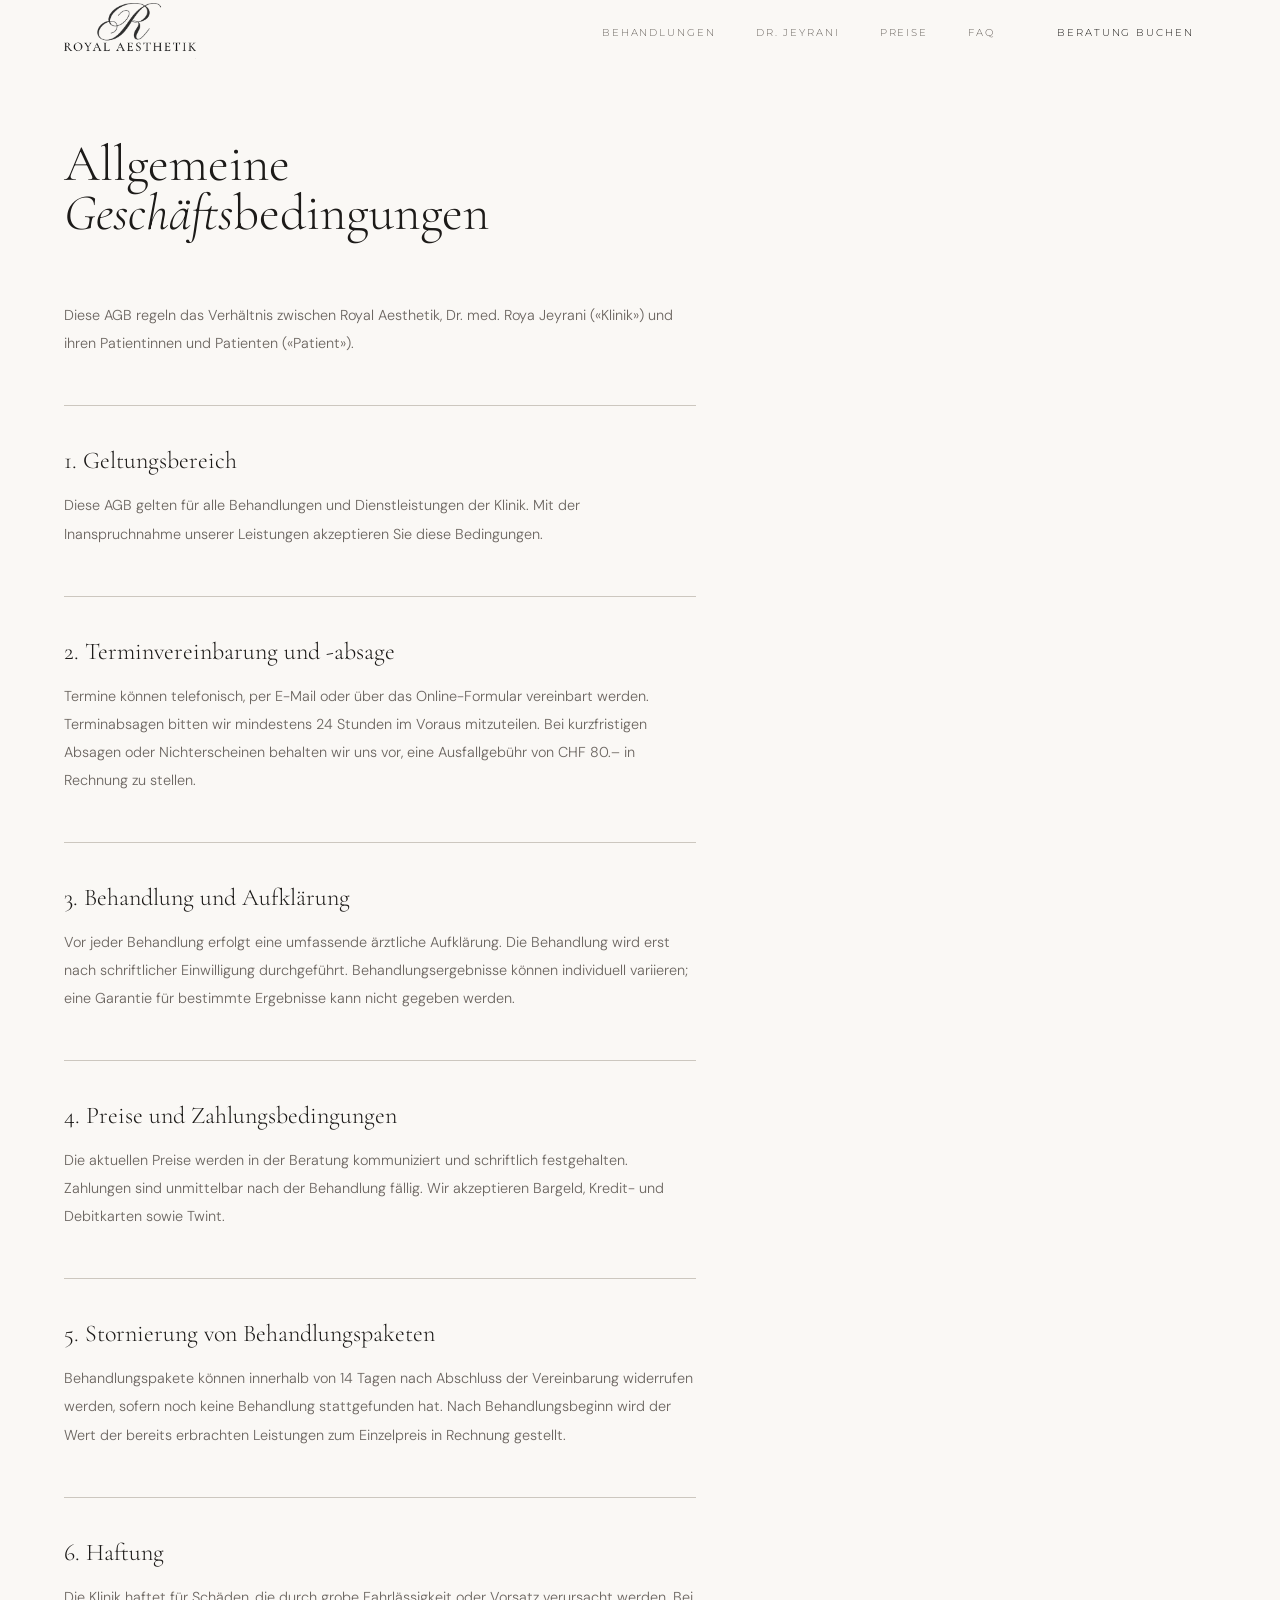
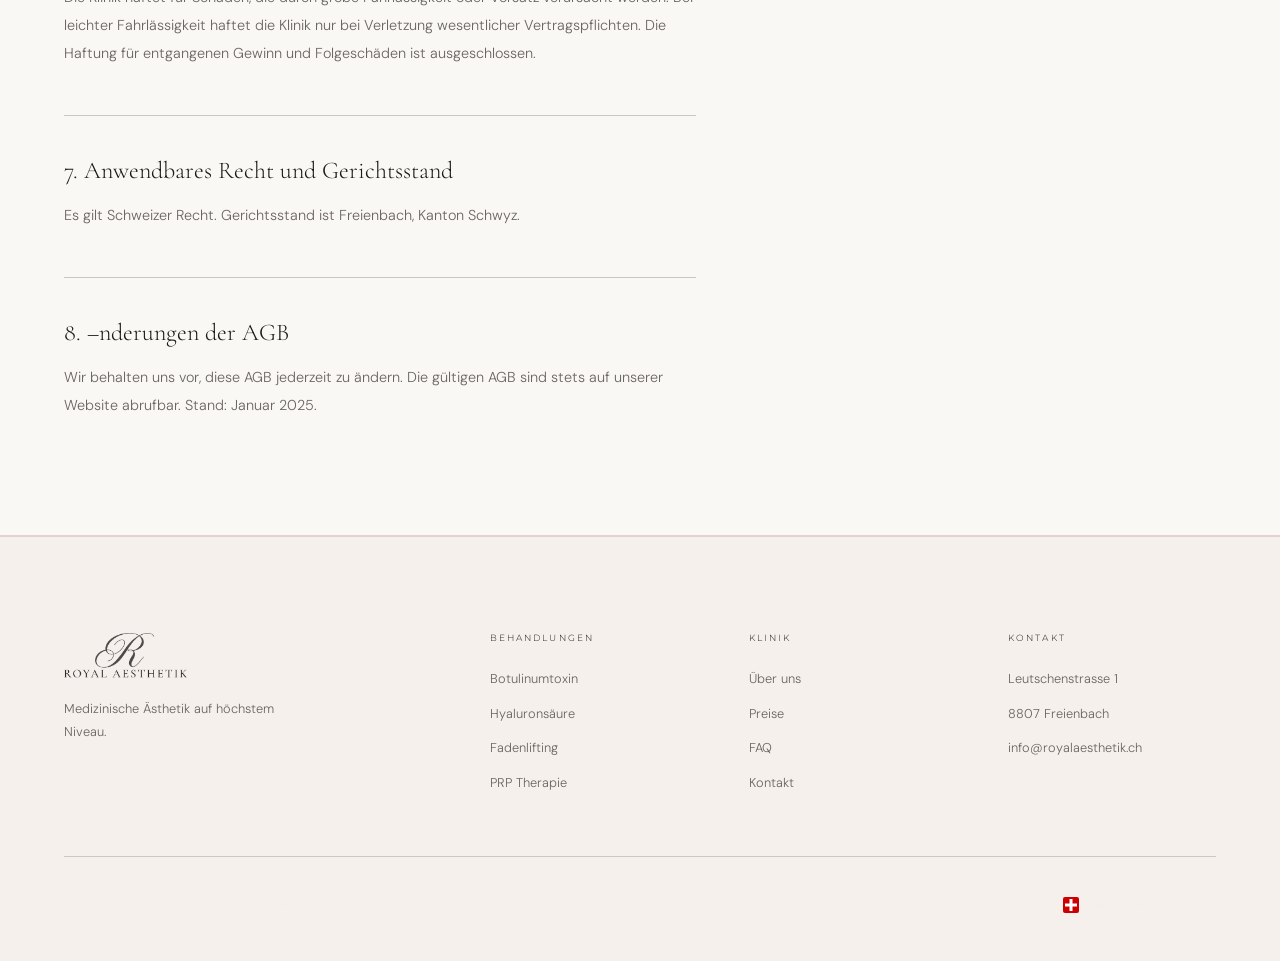
==== agb.html @ eca40305 "Logo optisch zentriert: padding-top:1px kompensiert border-bottom Co-Authored-By: Claude Sonnet 4.6 " ====
﻿<!DOCTYPE html>
<html lang="de">
<head>
<meta charset="UTF-8">
<meta name="viewport" content="width=device-width, initial-scale=1.0">
<title>AGB – Royal Aesthetik</title>
<link rel="preconnect" href="https://fonts.googleapis.com">
<link rel="preconnect" href="https://fonts.gstatic.com" crossorigin>
<link href="https://fonts.googleapis.com/css2?family=Cormorant+Garamond:ital,wght@0,200;0,300;0,400;1,200;1,300;1,400&family=DM+Sans:wght@300;400;500&family=Montserrat:wght@300;400;500&display=swap" rel="stylesheet">
<style>
*,*::before,*::after{box-sizing:border-box;margin:0;padding:0}
:root{--bg:#FAF8F5;--bg-2:#F0EDE8;--ivory:#1C1A18;--ivory-dim:#6B6560;--ivory-dark:#CCC7BF;--gold:#B8925A;--gold-dim:rgba(201,164,164,.15);--font-display:'Cormorant Garamond',Georgia,serif;--font-body:'DM Sans',system-ui,sans-serif;--font-label:'Montserrat',sans-serif}
html{font-size:16px}
body{background:var(--bg);color:var(--ivory);font-family:var(--font-body);font-weight:300;-webkit-font-smoothing:antialiased;overflow-x:hidden}
nav{position:fixed;top:0;left:0;right:0;z-index:200;height:60px;padding:0 5vw;display:flex;align-items:center;justify-content:space-between;border-bottom:1px solid var(--rose-dim);overflow:visible}
nav::before{content:'';position:absolute;inset:0;background:rgba(250,248,245,.96);backdrop-filter:blur(16px);z-index:-1}
.nav-logo{display:flex;align-items:center;text-decoration:none;padding-top:1px}
.nav-logo img{height:56px;width:auto;display:block}
.nav-links{display:flex;gap:2.5rem;list-style:none;align-items:center}
.nav-links a{font-family:var(--font-label);font-size:9.5px;letter-spacing:.2em;text-transform:uppercase;color:var(--ivory-dim);text-decoration:none;transition:color .3s}
.nav-links a:hover{color:var(--ivory)}
.nav-cta{background:transparent!important;border:1px solid var(--rose-dim);color:var(--rose)!important;padding:.55rem 1.4rem;transition:background .3s!important,border-color .3s!important,color .3s!important}
.nav-cta:hover{background:var(--rose)!important;border-color:var(--rose)!important;color:var(--white)!important}
.hamburger{display:none;flex-direction:column;gap:5px;cursor:pointer;background:none;border:none;padding:4px}
.hamburger span{display:block;width:20px;height:1px;background:var(--ivory)}
footer{background:rgba(201,164,164,.1);padding:6rem 5vw 3rem;border-top:2px solid rgba(201,164,164,.4)}
.footer-top{display:grid;grid-template-columns:1.8fr 1fr 1fr 1fr;gap:4vw;padding-bottom:4rem;border-bottom:1px solid var(--ivory-dark)}
.footer-logo{height:52px;width:auto;display:block;opacity:.85}
.footer-tagline{font-size:.8rem;color:var(--ivory-dim);margin-top:.75rem;line-height:1.8;max-width:240px}
.footer-col-title{font-family:var(--font-label);font-size:8.5px;letter-spacing:.25em;text-transform:uppercase;color:var(--rose);margin-bottom:1.5rem}
.footer-links{list-style:none;display:flex;flex-direction:column;gap:.85rem}
.footer-links a{font-size:.8rem;color:var(--ivory-dim);text-decoration:none;transition:color .3s}
.footer-links a:hover{color:var(--ivory)}
.footer-bottom{display:flex;justify-content:space-between;align-items:center;padding-top:2.5rem}
.footer-legal{font-family:var(--font-label);font-size:8.5px;letter-spacing:.12em;text-transform:uppercase;color:rgba(240,237,232,.2)}
.footer-legal a{color:rgba(240,237,232,.3);text-decoration:none;margin-left:1.5rem;transition:color .3s}
.footer-legal a:hover{color:var(--ivory)}
.footer-swiss{display:flex;align-items:center;gap:.6rem}
.footer-swiss span{font-family:var(--font-label);font-size:8.5px;letter-spacing:.18em;text-transform:uppercase;color:rgba(240,237,232,.2)}
.legal{padding:140px 5vw 100px;max-width:760px}
.legal h1{font-family:var(--font-display);font-size:clamp(2.5rem,4vw,5rem);font-weight:200;line-height:.95;color:var(--ivory);margin-bottom:4rem}
.legal h1 em{font-style:italic;color:var(--rose)}
.legal h2{font-family:var(--font-display);font-size:1.5rem;font-weight:300;color:var(--ivory);margin:3rem 0 1rem;padding-top:2.5rem;border-top:1px solid var(--ivory-dark)}
.legal p{font-size:.9rem;line-height:1.95;color:var(--ivory-dim);margin-bottom:1rem}
.legal a{color:var(--rose);text-decoration:none}
@media(max-width:768px){nav{height:56px}.nav-logo{align-self:center;padding-top:0}.nav-logo img{height:44px}.nav-links{display:none}.hamburger{display:flex}.footer-top{grid-template-columns:1fr 1fr;gap:3rem}.footer-bottom{flex-direction:column;gap:1rem;text-align:center}}
@media(max-width:500px){.footer-top{grid-template-columns:1fr}}
</style>
</head>
<body>
<nav>
  <a href="index.html" class="nav-logo"><img src="bilder/logo/logo.svg" alt="Royal Aesthetik"></a>
  <ul class="nav-links">
    <li><a href="behandlungen.html">Behandlungen</a></li>
    <li><a href="uber-uns.html">Dr. Jeyrani</a></li>
    <li><a href="preise.html">Preise</a></li>
    <li><a href="faq.html">FAQ</a></li>
    <li><a href="kontakt.html" class="nav-cta">Beratung buchen</a></li>
  </ul>
  <button class="hamburger" aria-label="Menü"><span></span><span></span><span></span></button>
</nav>
<div class="legal">
  <h1>Allgemeine <em>Geschäfts</em>bedingungen</h1>
  <p>Diese AGB regeln das Verhältnis zwischen Royal Aesthetik, Dr. med. Roya Jeyrani («Klinik») und ihren Patientinnen und Patienten («Patient»).</p>
  <h2>1. Geltungsbereich</h2>
  <p>Diese AGB gelten für alle Behandlungen und Dienstleistungen der Klinik. Mit der Inanspruchnahme unserer Leistungen akzeptieren Sie diese Bedingungen.</p>
  <h2>2. Terminvereinbarung und -absage</h2>
  <p>Termine können telefonisch, per E-Mail oder über das Online-Formular vereinbart werden. Terminabsagen bitten wir mindestens 24 Stunden im Voraus mitzuteilen. Bei kurzfristigen Absagen oder Nichterscheinen behalten wir uns vor, eine Ausfallgebühr von CHF 80.– in Rechnung zu stellen.</p>
  <h2>3. Behandlung und Aufklärung</h2>
  <p>Vor jeder Behandlung erfolgt eine umfassende ärztliche Aufklärung. Die Behandlung wird erst nach schriftlicher Einwilligung durchgeführt. Behandlungsergebnisse können individuell variieren; eine Garantie für bestimmte Ergebnisse kann nicht gegeben werden.</p>
  <h2>4. Preise und Zahlungsbedingungen</h2>
  <p>Die aktuellen Preise werden in der Beratung kommuniziert und schriftlich festgehalten. Zahlungen sind unmittelbar nach der Behandlung fällig. Wir akzeptieren Bargeld, Kredit- und Debitkarten sowie Twint.</p>
  <h2>5. Stornierung von Behandlungspaketen</h2>
  <p>Behandlungspakete können innerhalb von 14 Tagen nach Abschluss der Vereinbarung widerrufen werden, sofern noch keine Behandlung stattgefunden hat. Nach Behandlungsbeginn wird der Wert der bereits erbrachten Leistungen zum Einzelpreis in Rechnung gestellt.</p>
  <h2>6. Haftung</h2>
  <p>Die Klinik haftet für Schäden, die durch grobe Fahrlässigkeit oder Vorsatz verursacht werden. Bei leichter Fahrlässigkeit haftet die Klinik nur bei Verletzung wesentlicher Vertragspflichten. Die Haftung für entgangenen Gewinn und Folgeschäden ist ausgeschlossen.</p>
  <h2>7. Anwendbares Recht und Gerichtsstand</h2>
  <p>Es gilt Schweizer Recht. Gerichtsstand ist Freienbach, Kanton Schwyz.</p>
  <h2>8. –nderungen der AGB</h2>
  <p>Wir behalten uns vor, diese AGB jederzeit zu ändern. Die gültigen AGB sind stets auf unserer Website abrufbar. Stand: Januar 2025.</p>
</div>
<footer>
  <div class="footer-top">
    <div><img src="bilder/logo/logo.svg" alt="Royal Aesthetik" class="footer-logo"><p class="footer-tagline">Medizinische Ästhetik auf höchstem Niveau.</p></div>
    <div><p class="footer-col-title">Behandlungen</p><ul class="footer-links"><li><a href="behandlungen.html">Botulinumtoxin</a></li><li><a href="behandlungen.html">Hyaluronsäure</a></li><li><a href="behandlungen.html">Fadenlifting</a></li><li><a href="behandlungen.html">PRP Therapie</a></li></ul></div>
    <div><p class="footer-col-title">Klinik</p><ul class="footer-links"><li><a href="uber-uns.html">Über uns</a></li><li><a href="preise.html">Preise</a></li><li><a href="faq.html">FAQ</a></li><li><a href="kontakt.html">Kontakt</a></li></ul></div>
    <div><p class="footer-col-title">Kontakt</p><ul class="footer-links"><li><a href="#">Leutschenstrasse 1</a></li><li><a href="#">8807 Freienbach</a></li><li><a href="mailto:info@royalaesthetik.ch">info@royalaesthetik.ch</a></li></ul></div>
  </div>
  <div class="footer-bottom">
    <div class="footer-legal"><span>© 2025 Royal Aesthetik</span><a href="impressum.html">Impressum</a><a href="datenschutz.html">Datenschutz</a><a href="agb.html">AGB</a></div>
    <div class="footer-swiss"><svg width="16" height="16" viewBox="0 0 16 16" fill="none"><rect width="16" height="16" fill="#CC0000" rx="2"/><rect x="6.5" y="2" width="3" height="12" fill="white"/><rect x="2" y="6.5" width="12" height="3" fill="white"/></svg><span>Swiss Made Quality</span></div>
  </div>
</footer>
<script>document.querySelector('.hamburger').addEventListener('click',function(){const l=document.querySelector('.nav-links');const open=l.style.display==='flex';l.style.cssText=open?'':'display:flex;flex-direction:column;position:fixed;top:64px;left:0;right:0;background:rgba(250,248,245,.98);padding:2rem 5vw;gap:1.5rem;border-bottom:1px solid rgba(201,164,164,.3);box-shadow:0 8px 24px rgba(28,26,24,.08)';});</script>
</body>
</html>
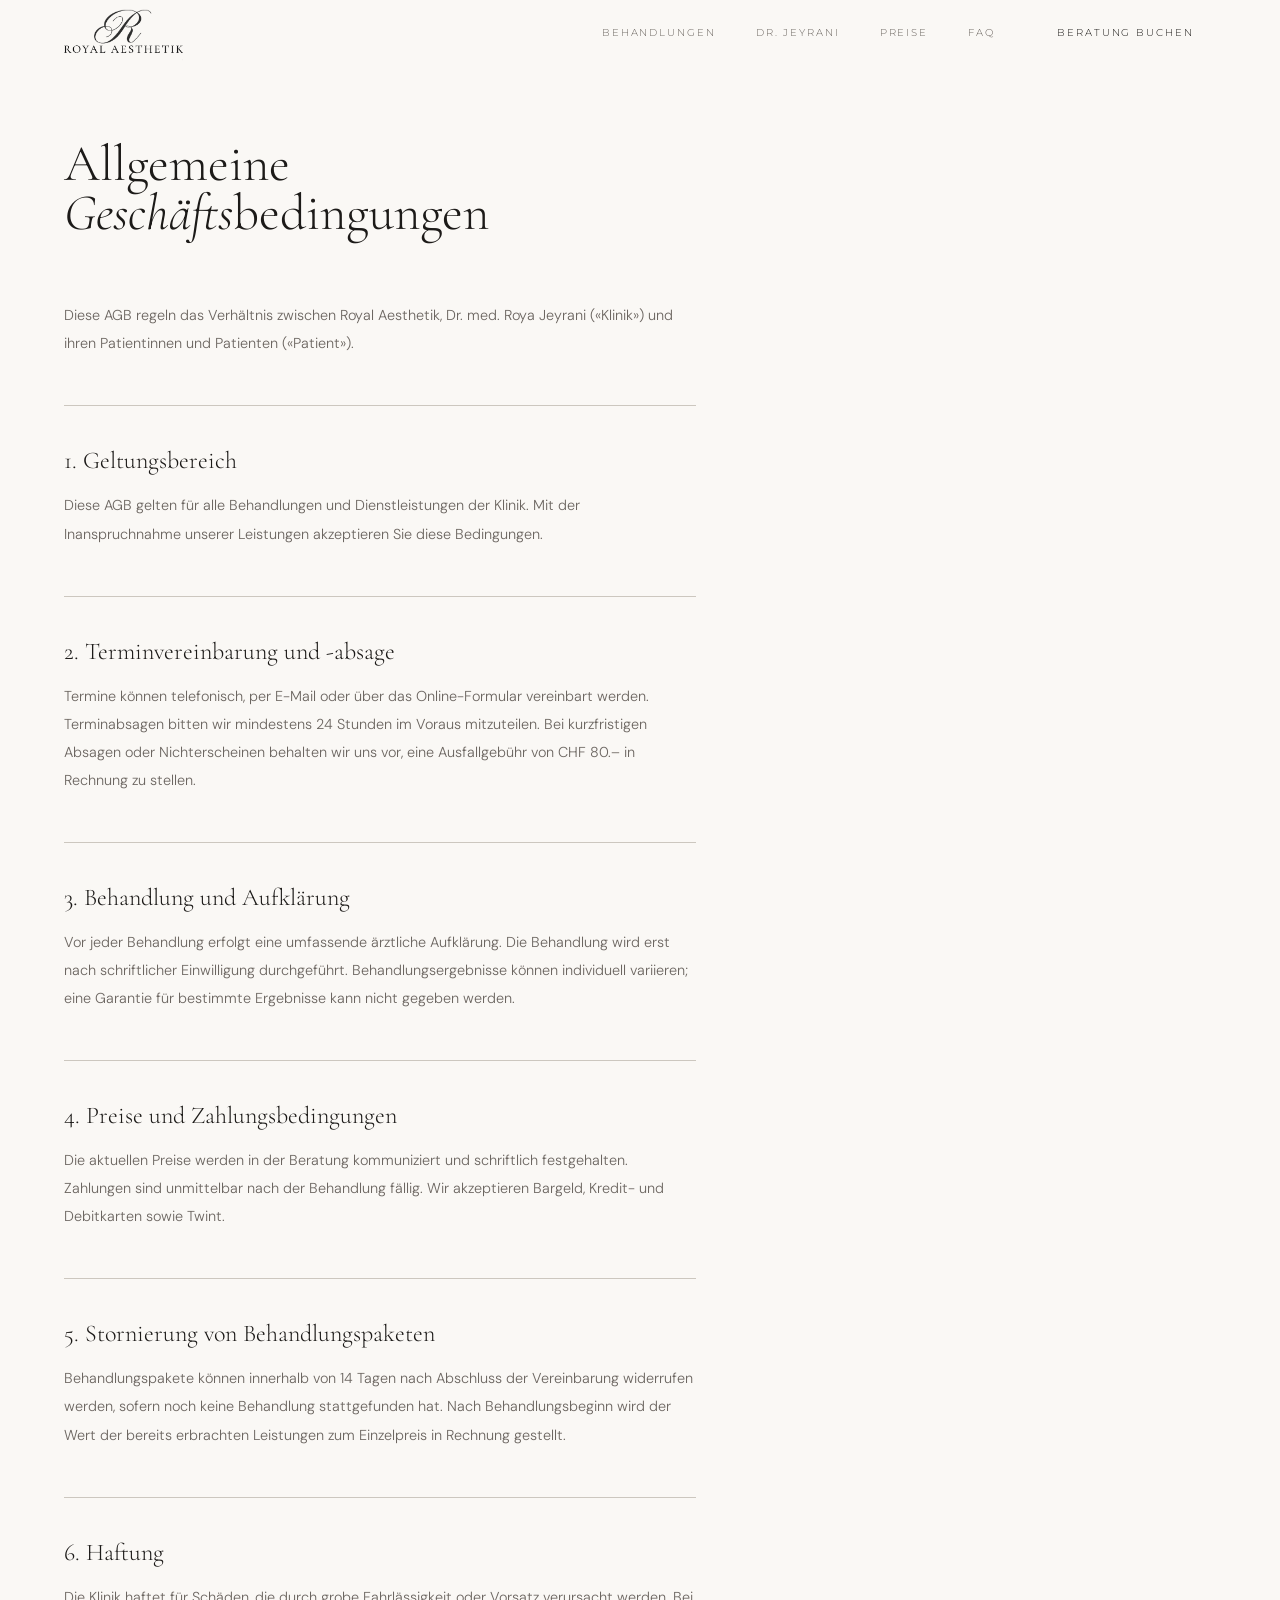
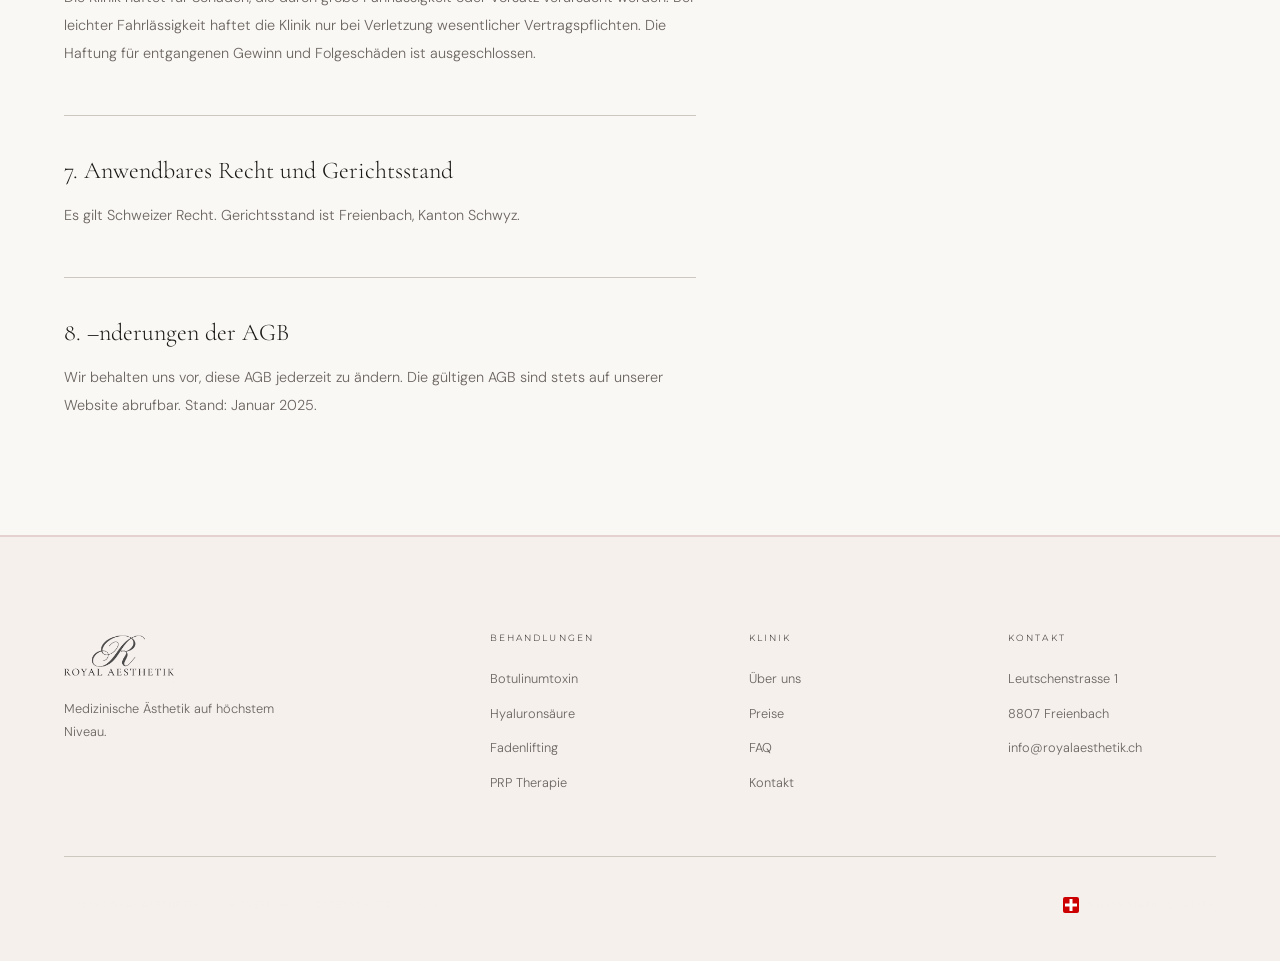
==== commit 961029a1: "Logo: R nach unten verschoben via translateY(4px) auf allen Seiten Co-Authored-By: Claude Sonnet 4.6" ====
--- a/agb.html
+++ b/agb.html
@@ -15,7 +15,7 @@
 nav{position:fixed;top:0;left:0;right:0;z-index:200;height:60px;padding:0 5vw;display:flex;align-items:center;justify-content:space-between;border-bottom:1px solid var(--rose-dim);overflow:visible}
 nav::before{content:'';position:absolute;inset:0;background:rgba(250,248,245,.96);backdrop-filter:blur(16px);z-index:-1}
 .nav-logo{display:flex;align-items:center;text-decoration:none;padding-top:1px}
-.nav-logo img{height:56px;width:auto;display:block}
+.nav-logo img{height:56px;width:auto;display:block;transform:translateY(4px)}
 .nav-links{display:flex;gap:2.5rem;list-style:none;align-items:center}
 .nav-links a{font-family:var(--font-label);font-size:9.5px;letter-spacing:.2em;text-transform:uppercase;color:var(--ivory-dim);text-decoration:none;transition:color .3s}
 .nav-links a:hover{color:var(--ivory)}
@@ -43,7 +43,7 @@
 .legal h2{font-family:var(--font-display);font-size:1.5rem;font-weight:300;color:var(--ivory);margin:3rem 0 1rem;padding-top:2.5rem;border-top:1px solid var(--ivory-dark)}
 .legal p{font-size:.9rem;line-height:1.95;color:var(--ivory-dim);margin-bottom:1rem}
 .legal a{color:var(--rose);text-decoration:none}
-@media(max-width:768px){nav{height:56px}.nav-logo{align-self:center;padding-top:0}.nav-logo img{height:44px}.nav-links{display:none}.hamburger{display:flex}.footer-top{grid-template-columns:1fr 1fr;gap:3rem}.footer-bottom{flex-direction:column;gap:1rem;text-align:center}}
+@media(max-width:768px){nav{height:56px}.nav-logo{align-self:center;padding-top:0}.nav-logo img{height:44px;transform:none}.nav-links{display:none}.hamburger{display:flex}.footer-top{grid-template-columns:1fr 1fr;gap:3rem}.footer-bottom{flex-direction:column;gap:1rem;text-align:center}}
 @media(max-width:500px){.footer-top{grid-template-columns:1fr}}
 </style>
 </head>
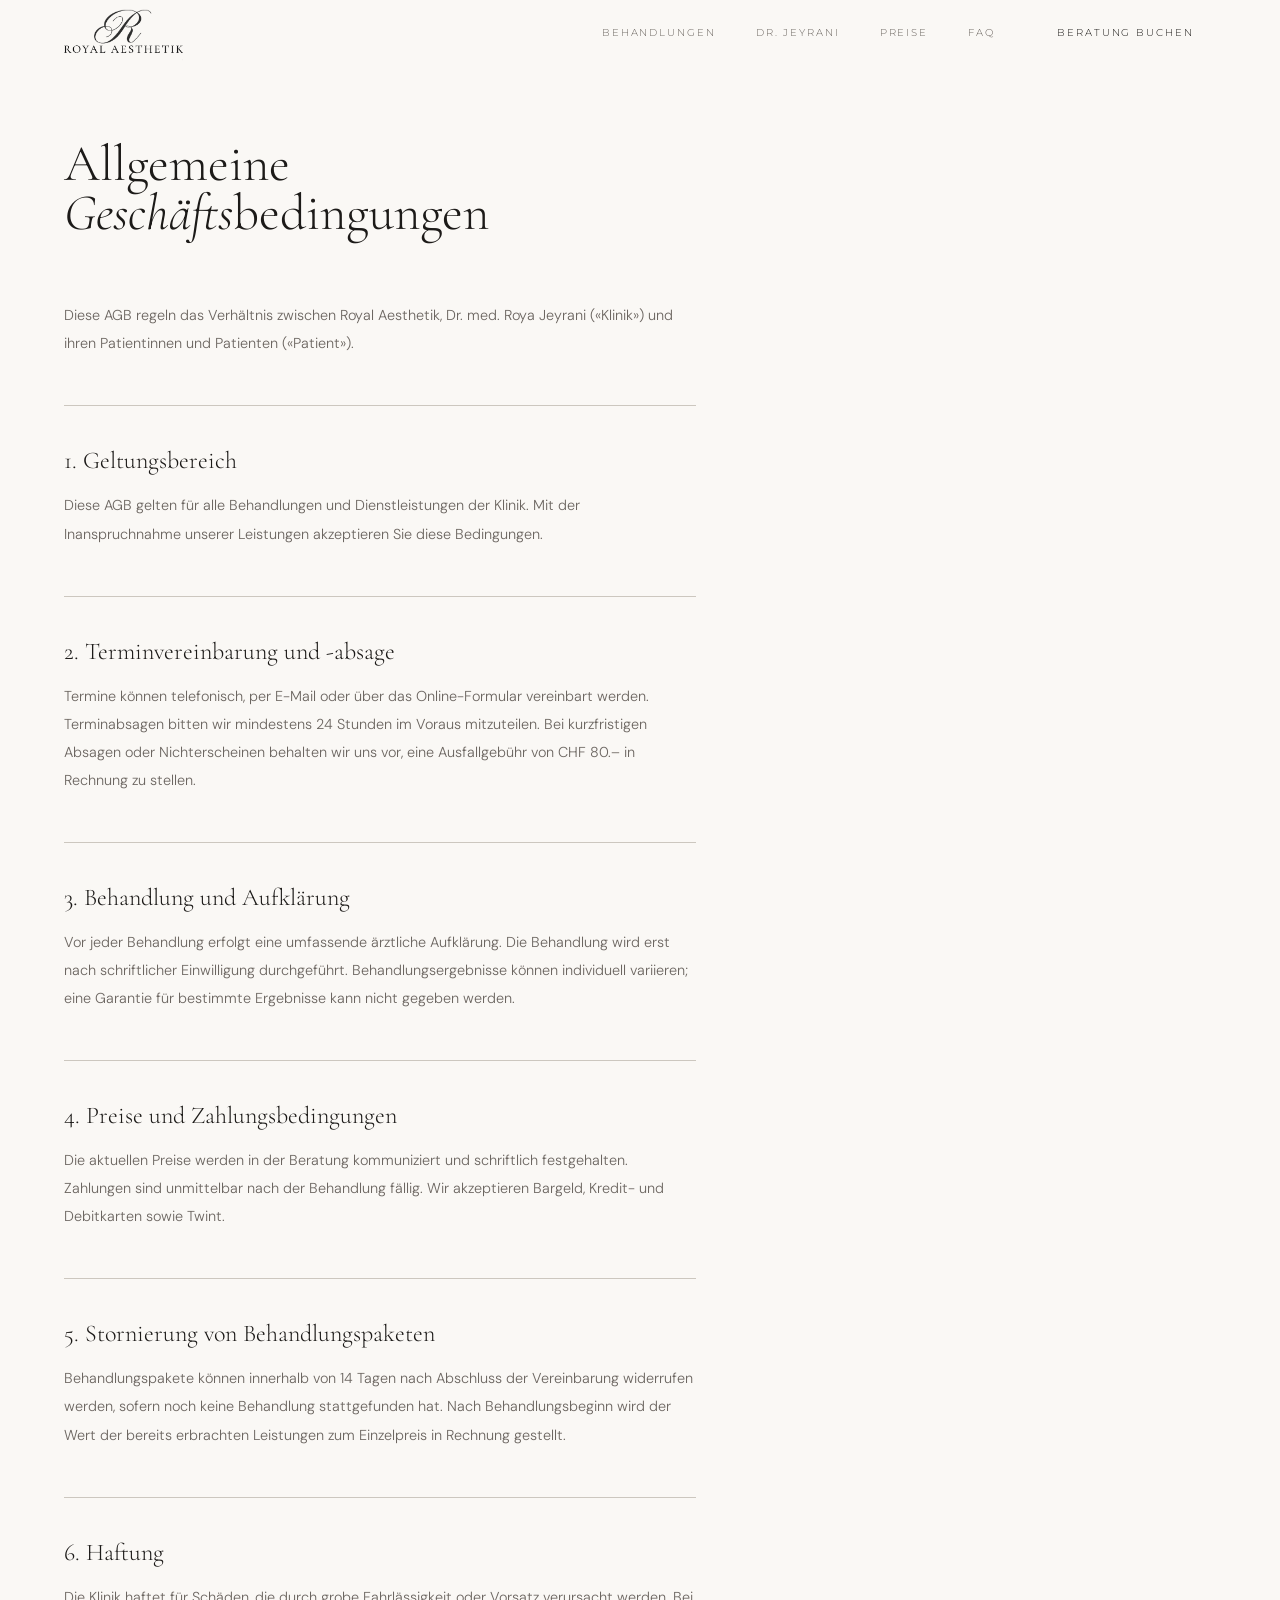
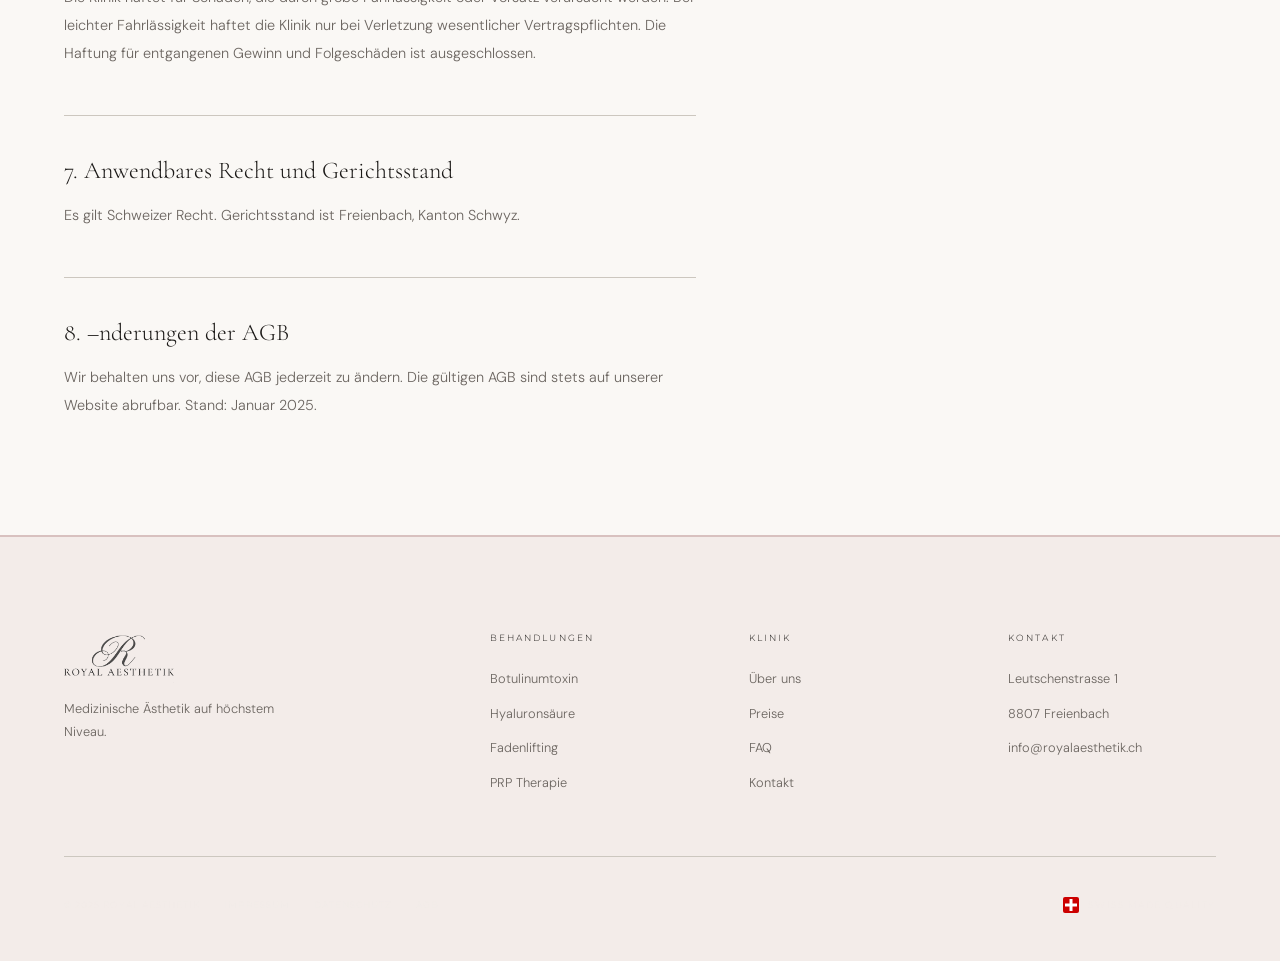
==== commit 82d19f8e: "Rose-Farbe von #C9A4A4 auf #B08080 vertieft für bessere Sichtbarkeit Co-Authored-By: Claude Sonnet 4" ====
--- a/agb.html
+++ b/agb.html
@@ -9,7 +9,7 @@
 <link href="https://fonts.googleapis.com/css2?family=Cormorant+Garamond:ital,wght@0,200;0,300;0,400;1,200;1,300;1,400&family=DM+Sans:wght@300;400;500&family=Montserrat:wght@300;400;500&display=swap" rel="stylesheet">
 <style>
 *,*::before,*::after{box-sizing:border-box;margin:0;padding:0}
-:root{--bg:#FAF8F5;--bg-2:#F0EDE8;--ivory:#1C1A18;--ivory-dim:#6B6560;--ivory-dark:#CCC7BF;--gold:#B8925A;--gold-dim:rgba(201,164,164,.15);--font-display:'Cormorant Garamond',Georgia,serif;--font-body:'DM Sans',system-ui,sans-serif;--font-label:'Montserrat',sans-serif}
+:root{--bg:#FAF8F5;--bg-2:#F0EDE8;--ivory:#1C1A18;--ivory-dim:#6B6560;--ivory-dark:#CCC7BF;--gold:#B8925A;--gold-dim:rgba(176,128,128,.15);--font-display:'Cormorant Garamond',Georgia,serif;--font-body:'DM Sans',system-ui,sans-serif;--font-label:'Montserrat',sans-serif}
 html{font-size:16px}
 body{background:var(--bg);color:var(--ivory);font-family:var(--font-body);font-weight:300;-webkit-font-smoothing:antialiased;overflow-x:hidden}
 nav{position:fixed;top:0;left:0;right:0;z-index:200;height:60px;padding:0 5vw;display:flex;align-items:center;justify-content:space-between;border-bottom:1px solid var(--rose-dim);overflow:visible}
@@ -23,7 +23,7 @@
 .nav-cta:hover{background:var(--rose)!important;border-color:var(--rose)!important;color:var(--white)!important}
 .hamburger{display:none;flex-direction:column;gap:5px;cursor:pointer;background:none;border:none;padding:4px}
 .hamburger span{display:block;width:20px;height:1px;background:var(--ivory)}
-footer{background:rgba(201,164,164,.1);padding:6rem 5vw 3rem;border-top:2px solid rgba(201,164,164,.4)}
+footer{background:rgba(176,128,128,.1);padding:6rem 5vw 3rem;border-top:2px solid rgba(176,128,128,.4)}
 .footer-top{display:grid;grid-template-columns:1.8fr 1fr 1fr 1fr;gap:4vw;padding-bottom:4rem;border-bottom:1px solid var(--ivory-dark)}
 .footer-logo{height:52px;width:auto;display:block;opacity:.85}
 .footer-tagline{font-size:.8rem;color:var(--ivory-dim);margin-top:.75rem;line-height:1.8;max-width:240px}
@@ -91,7 +91,7 @@
     <div class="footer-swiss"><svg width="16" height="16" viewBox="0 0 16 16" fill="none"><rect width="16" height="16" fill="#CC0000" rx="2"/><rect x="6.5" y="2" width="3" height="12" fill="white"/><rect x="2" y="6.5" width="12" height="3" fill="white"/></svg><span>Swiss Made Quality</span></div>
   </div>
 </footer>
-<script>document.querySelector('.hamburger').addEventListener('click',function(){const l=document.querySelector('.nav-links');const open=l.style.display==='flex';l.style.cssText=open?'':'display:flex;flex-direction:column;position:fixed;top:64px;left:0;right:0;background:rgba(250,248,245,.98);padding:2rem 5vw;gap:1.5rem;border-bottom:1px solid rgba(201,164,164,.3);box-shadow:0 8px 24px rgba(28,26,24,.08)';});</script>
+<script>document.querySelector('.hamburger').addEventListener('click',function(){const l=document.querySelector('.nav-links');const open=l.style.display==='flex';l.style.cssText=open?'':'display:flex;flex-direction:column;position:fixed;top:64px;left:0;right:0;background:rgba(250,248,245,.98);padding:2rem 5vw;gap:1.5rem;border-bottom:1px solid rgba(176,128,128,.3);box-shadow:0 8px 24px rgba(28,26,24,.08)';});</script>
 </body>
 </html>
 
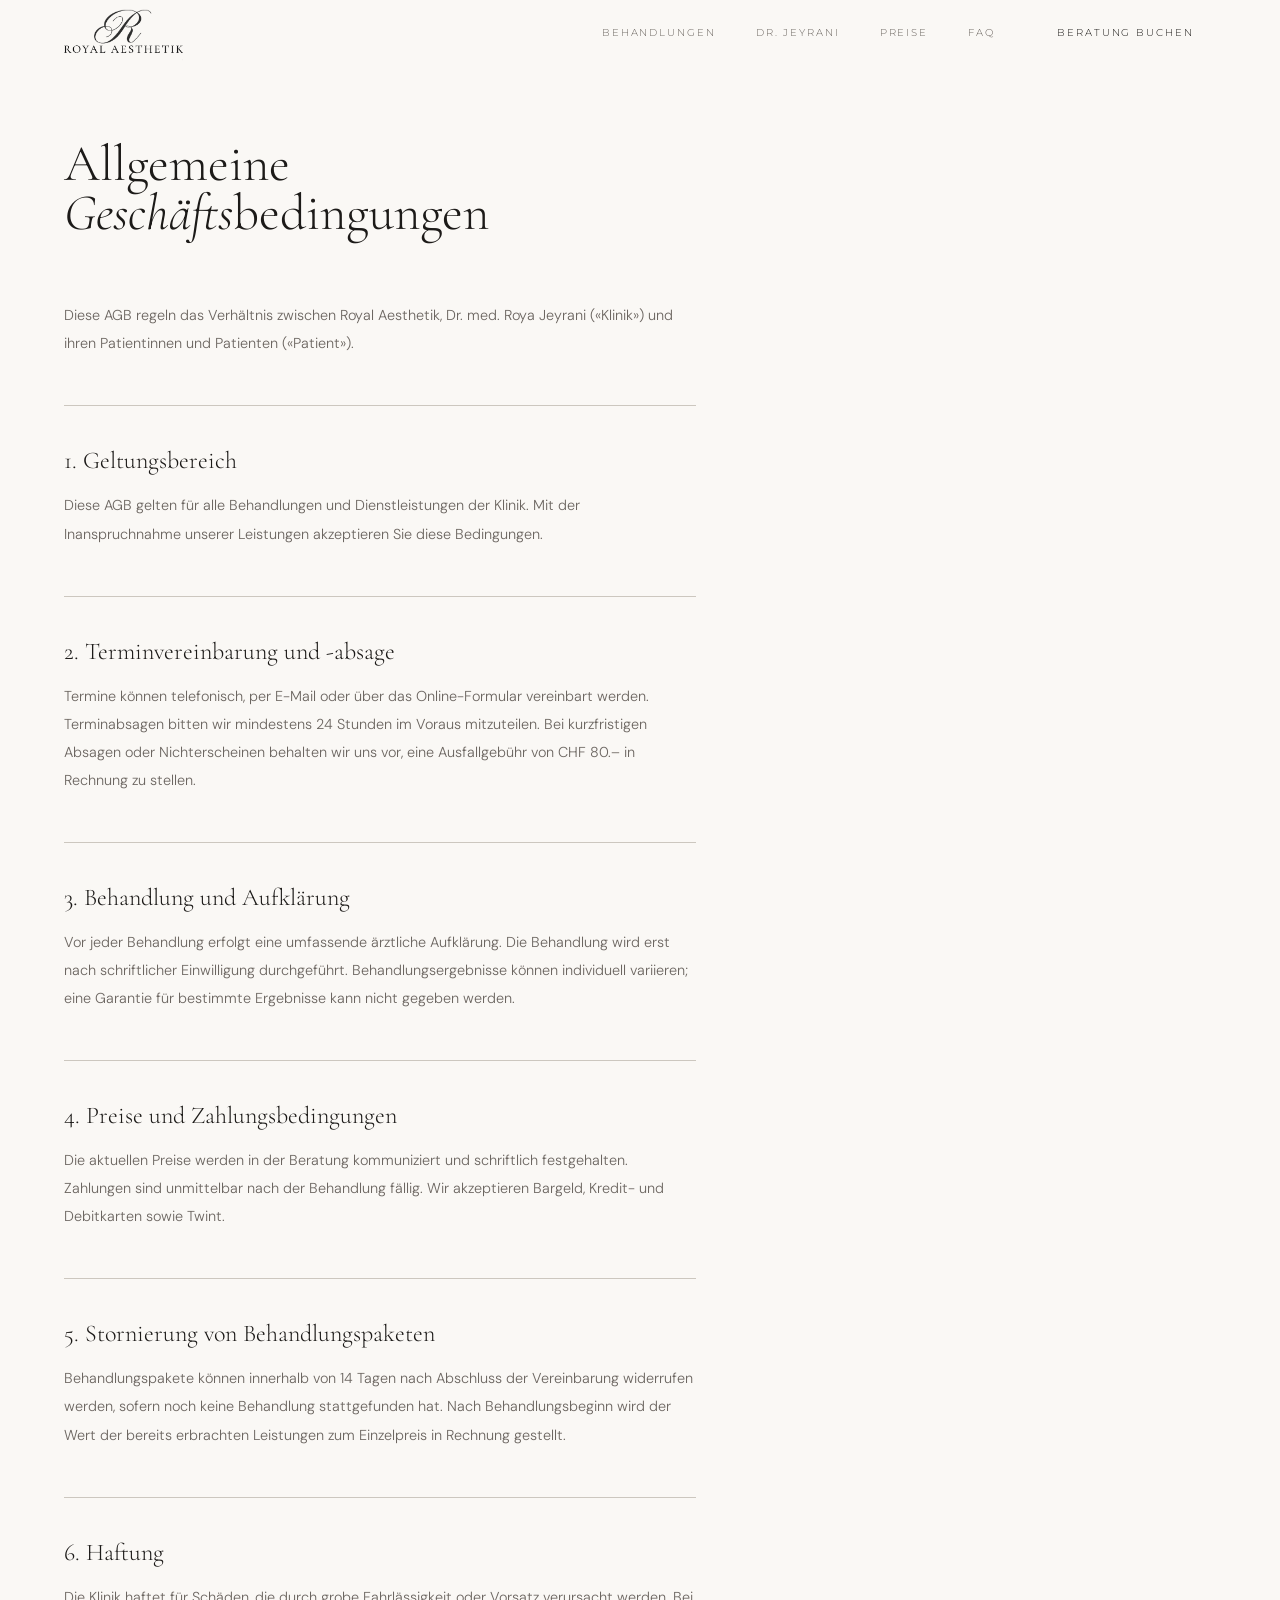
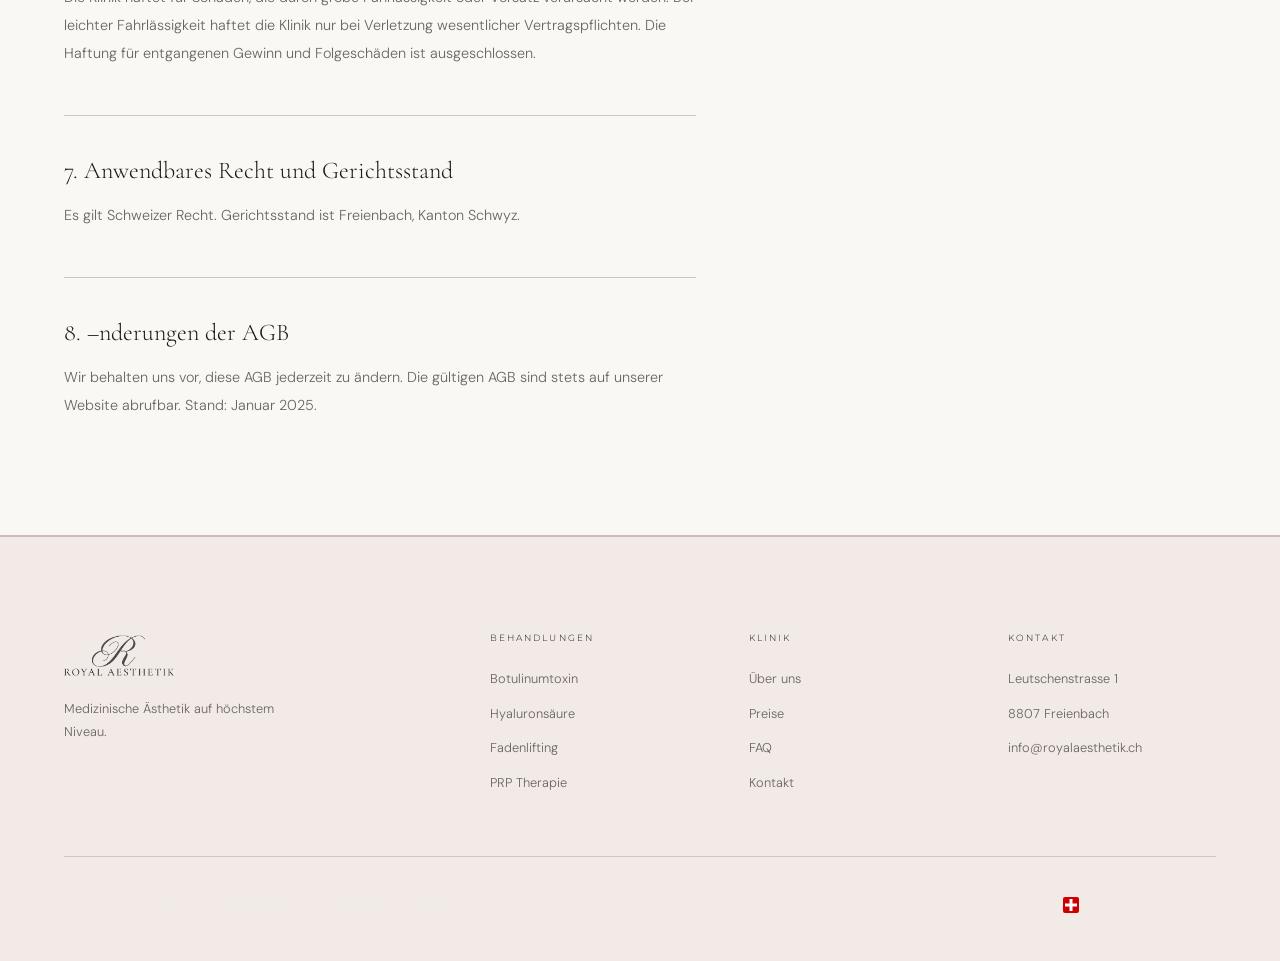
==== commit 3e1b27a6: "Rose-Farbe von #B08080 auf #9A7070 vertieft Co-Authored-By: Claude Sonnet 4.6 <noreply@anthropic.com" ====
--- a/agb.html
+++ b/agb.html
@@ -9,7 +9,7 @@
 <link href="https://fonts.googleapis.com/css2?family=Cormorant+Garamond:ital,wght@0,200;0,300;0,400;1,200;1,300;1,400&family=DM+Sans:wght@300;400;500&family=Montserrat:wght@300;400;500&display=swap" rel="stylesheet">
 <style>
 *,*::before,*::after{box-sizing:border-box;margin:0;padding:0}
-:root{--bg:#FAF8F5;--bg-2:#F0EDE8;--ivory:#1C1A18;--ivory-dim:#6B6560;--ivory-dark:#CCC7BF;--gold:#B8925A;--gold-dim:rgba(176,128,128,.15);--font-display:'Cormorant Garamond',Georgia,serif;--font-body:'DM Sans',system-ui,sans-serif;--font-label:'Montserrat',sans-serif}
+:root{--bg:#FAF8F5;--bg-2:#F0EDE8;--ivory:#1C1A18;--ivory-dim:#6B6560;--ivory-dark:#CCC7BF;--gold:#B8925A;--gold-dim:rgba(154,112,112,.15);--font-display:'Cormorant Garamond',Georgia,serif;--font-body:'DM Sans',system-ui,sans-serif;--font-label:'Montserrat',sans-serif}
 html{font-size:16px}
 body{background:var(--bg);color:var(--ivory);font-family:var(--font-body);font-weight:300;-webkit-font-smoothing:antialiased;overflow-x:hidden}
 nav{position:fixed;top:0;left:0;right:0;z-index:200;height:60px;padding:0 5vw;display:flex;align-items:center;justify-content:space-between;border-bottom:1px solid var(--rose-dim);overflow:visible}
@@ -23,7 +23,7 @@
 .nav-cta:hover{background:var(--rose)!important;border-color:var(--rose)!important;color:var(--white)!important}
 .hamburger{display:none;flex-direction:column;gap:5px;cursor:pointer;background:none;border:none;padding:4px}
 .hamburger span{display:block;width:20px;height:1px;background:var(--ivory)}
-footer{background:rgba(176,128,128,.1);padding:6rem 5vw 3rem;border-top:2px solid rgba(176,128,128,.4)}
+footer{background:rgba(154,112,112,.1);padding:6rem 5vw 3rem;border-top:2px solid rgba(154,112,112,.4)}
 .footer-top{display:grid;grid-template-columns:1.8fr 1fr 1fr 1fr;gap:4vw;padding-bottom:4rem;border-bottom:1px solid var(--ivory-dark)}
 .footer-logo{height:52px;width:auto;display:block;opacity:.85}
 .footer-tagline{font-size:.8rem;color:var(--ivory-dim);margin-top:.75rem;line-height:1.8;max-width:240px}
@@ -91,7 +91,7 @@
     <div class="footer-swiss"><svg width="16" height="16" viewBox="0 0 16 16" fill="none"><rect width="16" height="16" fill="#CC0000" rx="2"/><rect x="6.5" y="2" width="3" height="12" fill="white"/><rect x="2" y="6.5" width="12" height="3" fill="white"/></svg><span>Swiss Made Quality</span></div>
   </div>
 </footer>
-<script>document.querySelector('.hamburger').addEventListener('click',function(){const l=document.querySelector('.nav-links');const open=l.style.display==='flex';l.style.cssText=open?'':'display:flex;flex-direction:column;position:fixed;top:64px;left:0;right:0;background:rgba(250,248,245,.98);padding:2rem 5vw;gap:1.5rem;border-bottom:1px solid rgba(176,128,128,.3);box-shadow:0 8px 24px rgba(28,26,24,.08)';});</script>
+<script>document.querySelector('.hamburger').addEventListener('click',function(){const l=document.querySelector('.nav-links');const open=l.style.display==='flex';l.style.cssText=open?'':'display:flex;flex-direction:column;position:fixed;top:64px;left:0;right:0;background:rgba(250,248,245,.98);padding:2rem 5vw;gap:1.5rem;border-bottom:1px solid rgba(154,112,112,.3);box-shadow:0 8px 24px rgba(28,26,24,.08)';});</script>
 </body>
 </html>
 
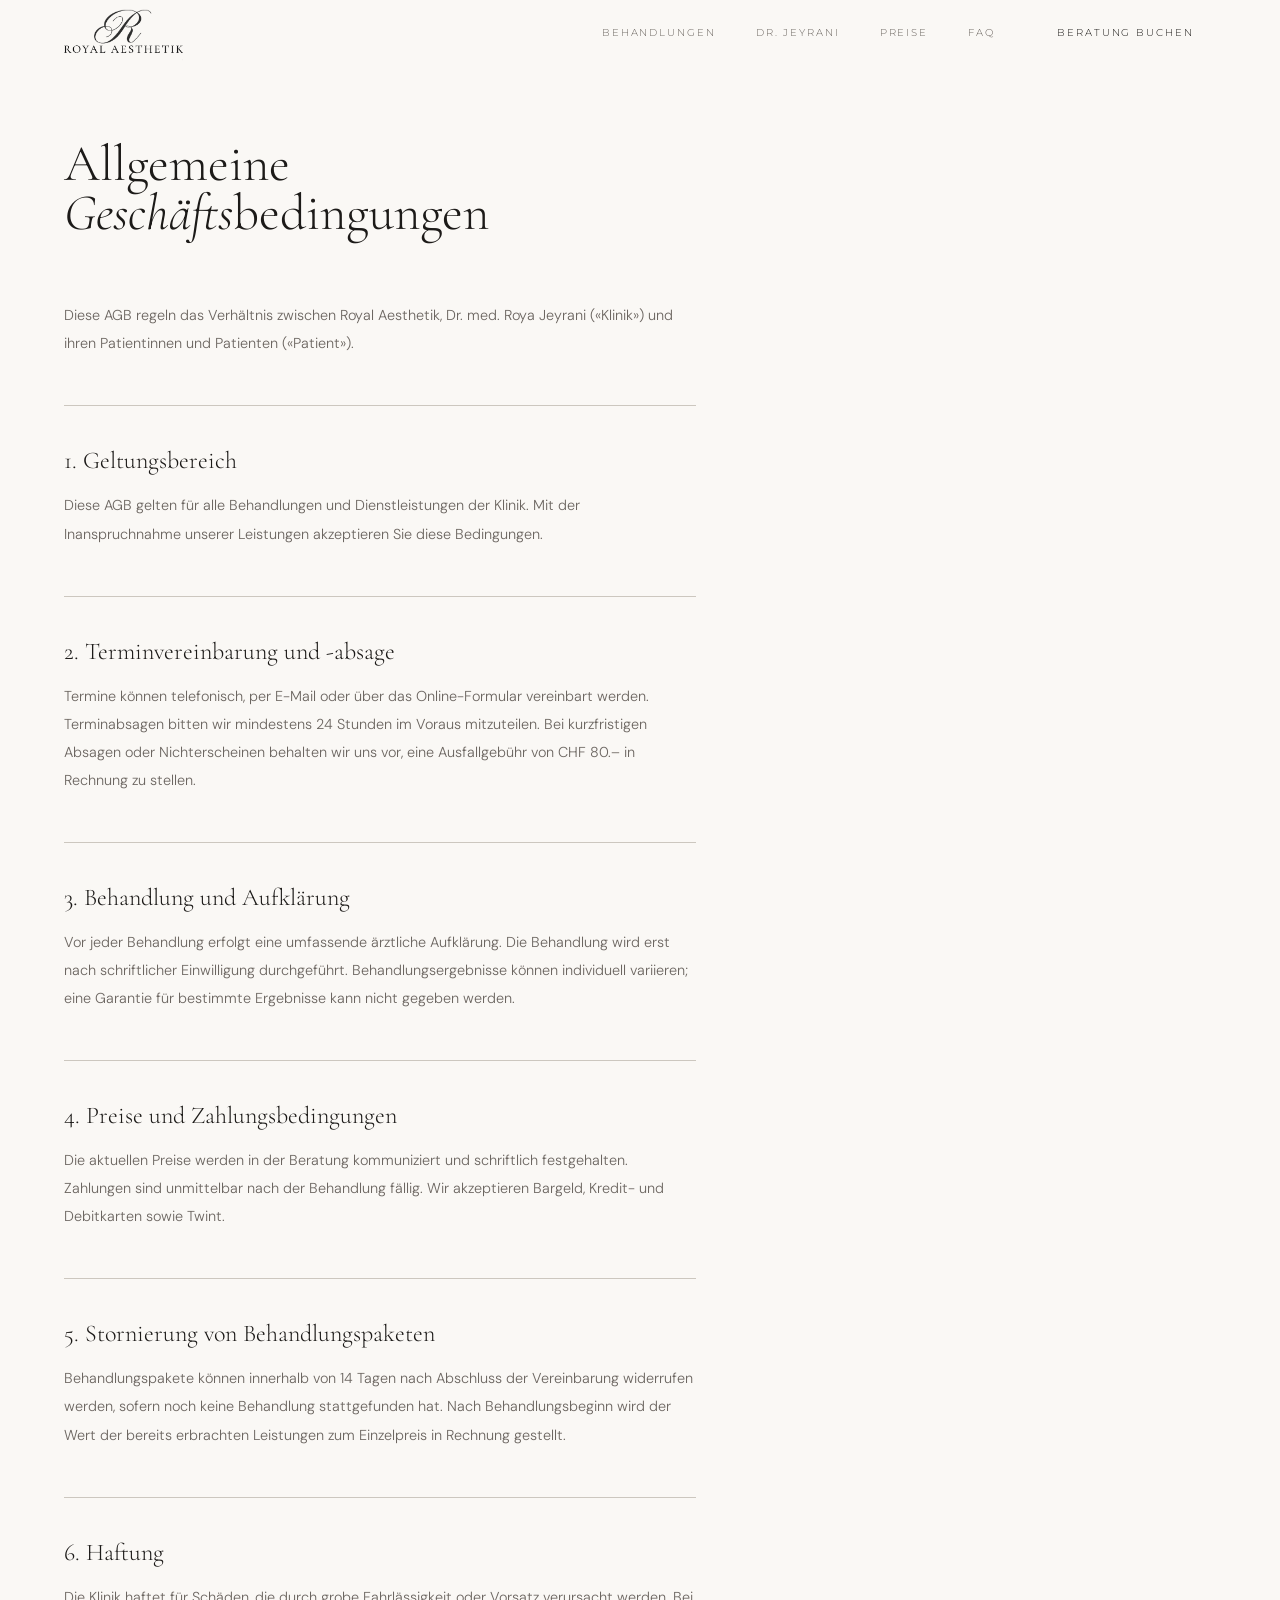
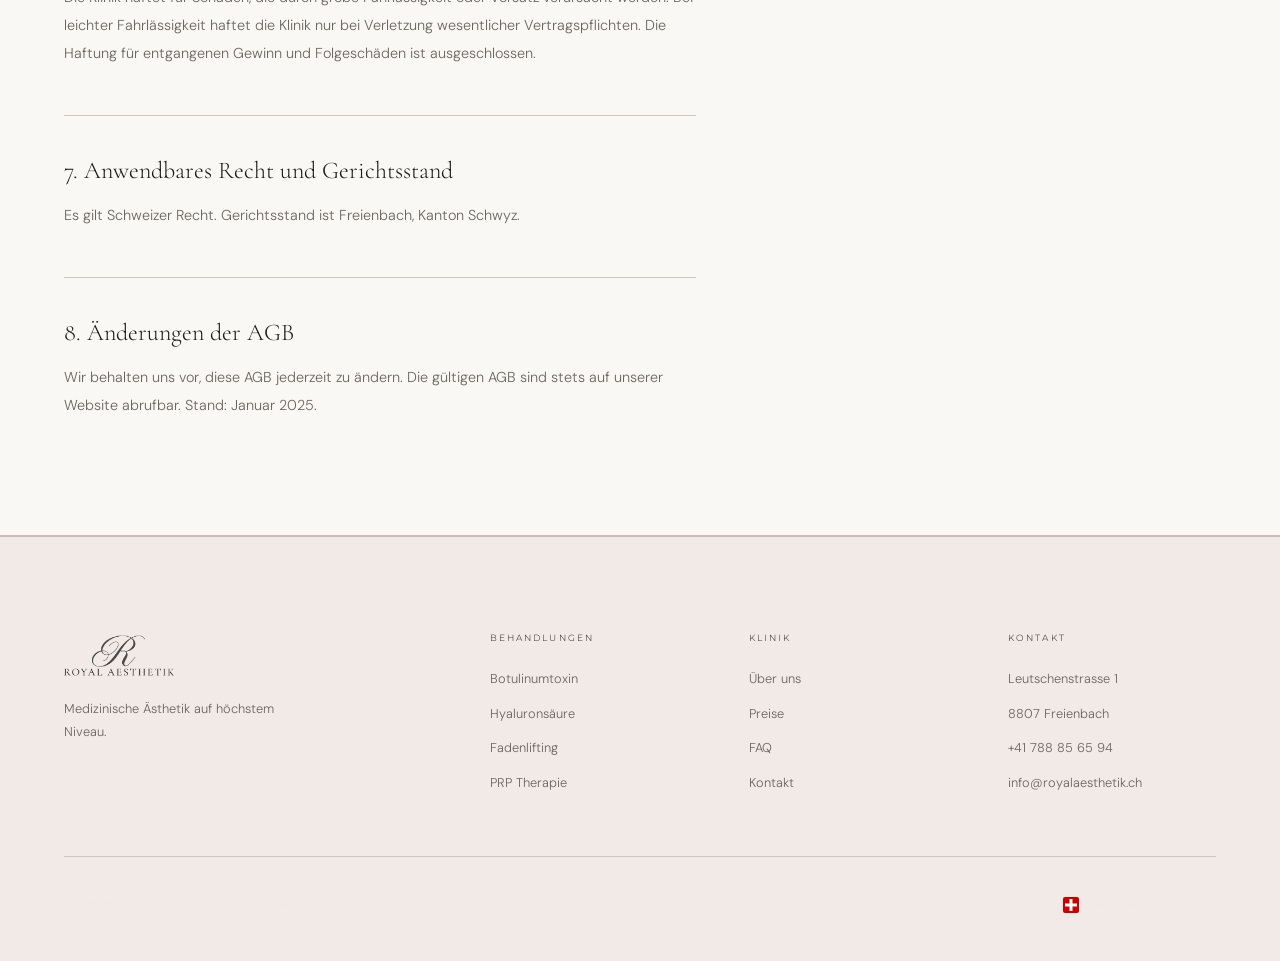
==== commit 7133ab0c: "Telefonnummer auf allen Seiten + vier Umlaut-Zeichenfehler behoben Telefon im Footer aller 10 Seiten" ====
--- a/agb.html
+++ b/agb.html
@@ -76,7 +76,7 @@
   <p>Die Klinik haftet für Schäden, die durch grobe Fahrlässigkeit oder Vorsatz verursacht werden. Bei leichter Fahrlässigkeit haftet die Klinik nur bei Verletzung wesentlicher Vertragspflichten. Die Haftung für entgangenen Gewinn und Folgeschäden ist ausgeschlossen.</p>
   <h2>7. Anwendbares Recht und Gerichtsstand</h2>
   <p>Es gilt Schweizer Recht. Gerichtsstand ist Freienbach, Kanton Schwyz.</p>
-  <h2>8. –nderungen der AGB</h2>
+  <h2>8. Änderungen der AGB</h2>
   <p>Wir behalten uns vor, diese AGB jederzeit zu ändern. Die gültigen AGB sind stets auf unserer Website abrufbar. Stand: Januar 2025.</p>
 </div>
 <footer>
@@ -84,7 +84,7 @@
     <div><img src="bilder/logo/logo.svg" alt="Royal Aesthetik" class="footer-logo"><p class="footer-tagline">Medizinische Ästhetik auf höchstem Niveau.</p></div>
     <div><p class="footer-col-title">Behandlungen</p><ul class="footer-links"><li><a href="behandlungen.html">Botulinumtoxin</a></li><li><a href="behandlungen.html">Hyaluronsäure</a></li><li><a href="behandlungen.html">Fadenlifting</a></li><li><a href="behandlungen.html">PRP Therapie</a></li></ul></div>
     <div><p class="footer-col-title">Klinik</p><ul class="footer-links"><li><a href="uber-uns.html">Über uns</a></li><li><a href="preise.html">Preise</a></li><li><a href="faq.html">FAQ</a></li><li><a href="kontakt.html">Kontakt</a></li></ul></div>
-    <div><p class="footer-col-title">Kontakt</p><ul class="footer-links"><li><a href="#">Leutschenstrasse 1</a></li><li><a href="#">8807 Freienbach</a></li><li><a href="mailto:info@royalaesthetik.ch">info@royalaesthetik.ch</a></li></ul></div>
+    <div><p class="footer-col-title">Kontakt</p><ul class="footer-links"><li><a href="#">Leutschenstrasse 1</a></li><li><a href="#">8807 Freienbach</a></li><li><a href="tel:+41788856594">+41 788 85 65 94</a></li><li><a href="mailto:info@royalaesthetik.ch">info@royalaesthetik.ch</a></li></ul></div>
   </div>
   <div class="footer-bottom">
     <div class="footer-legal"><span>© 2025 Royal Aesthetik</span><a href="impressum.html">Impressum</a><a href="datenschutz.html">Datenschutz</a><a href="agb.html">AGB</a></div>
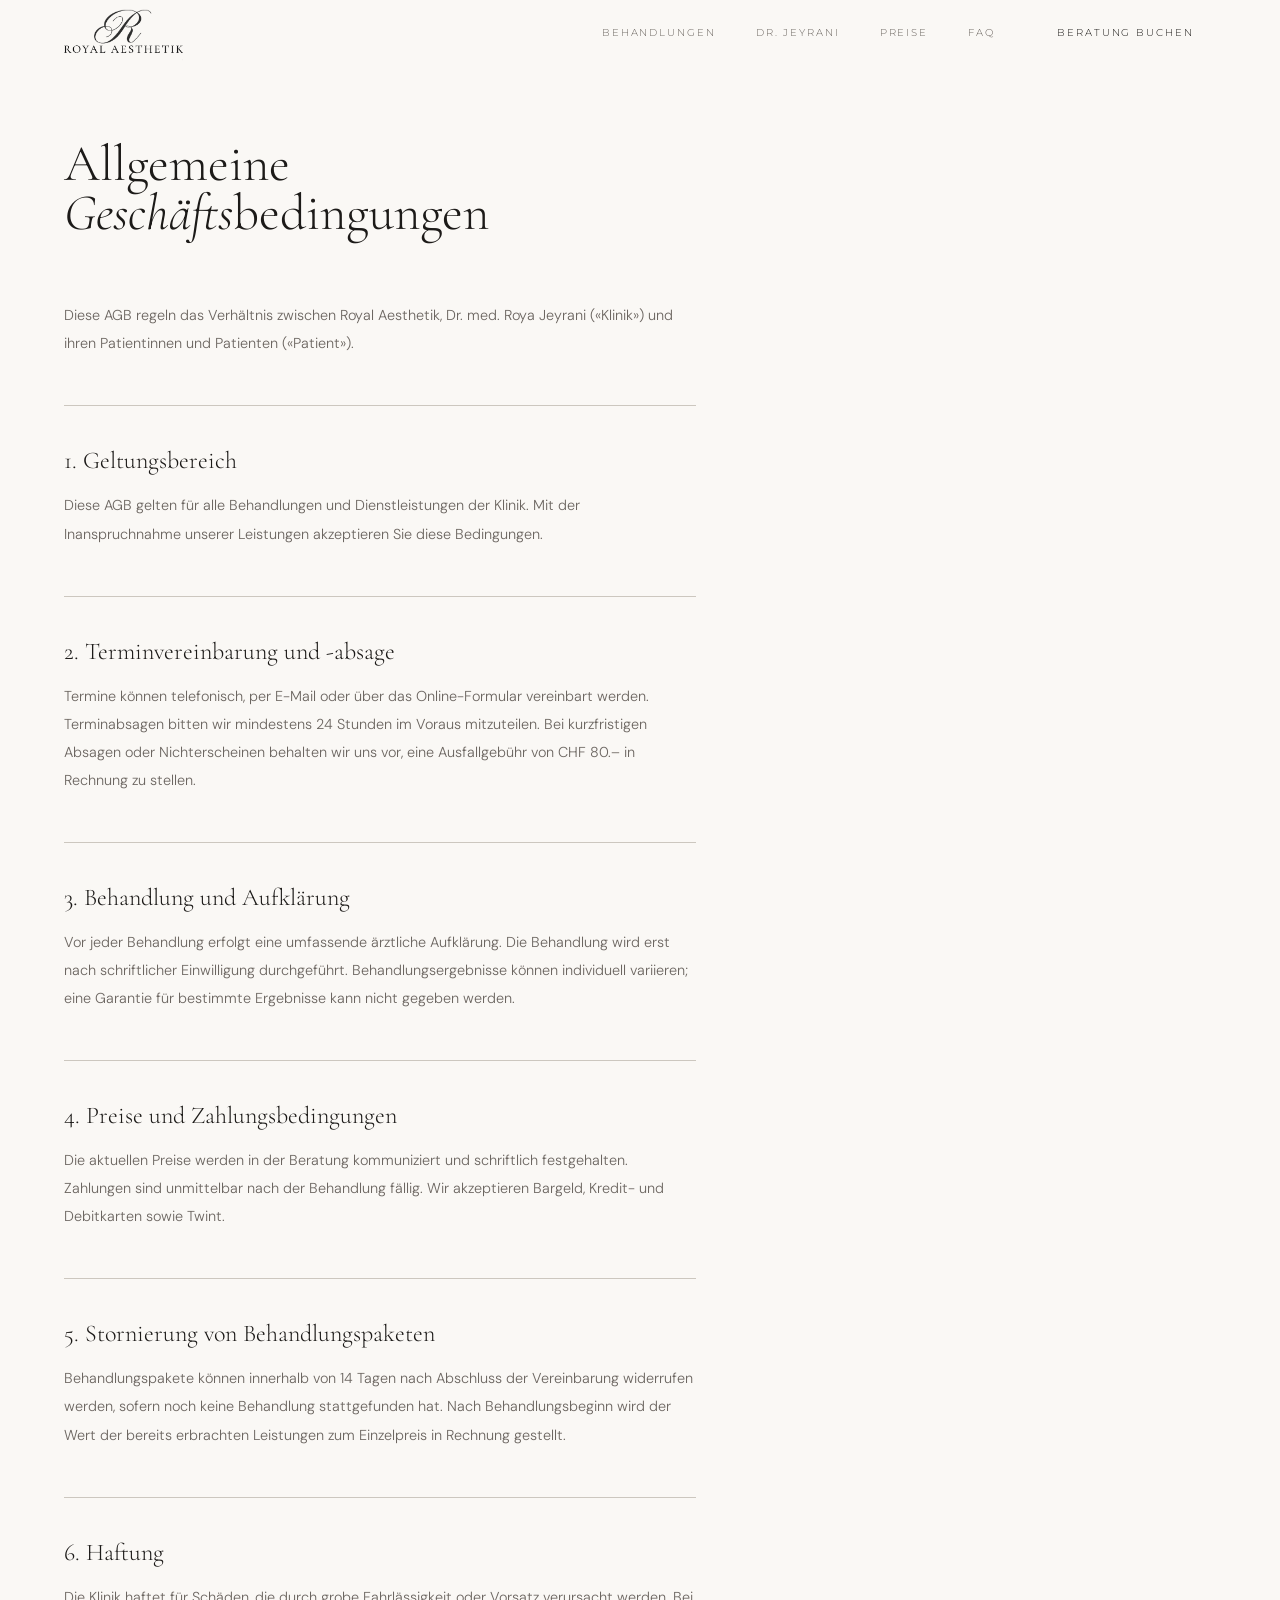
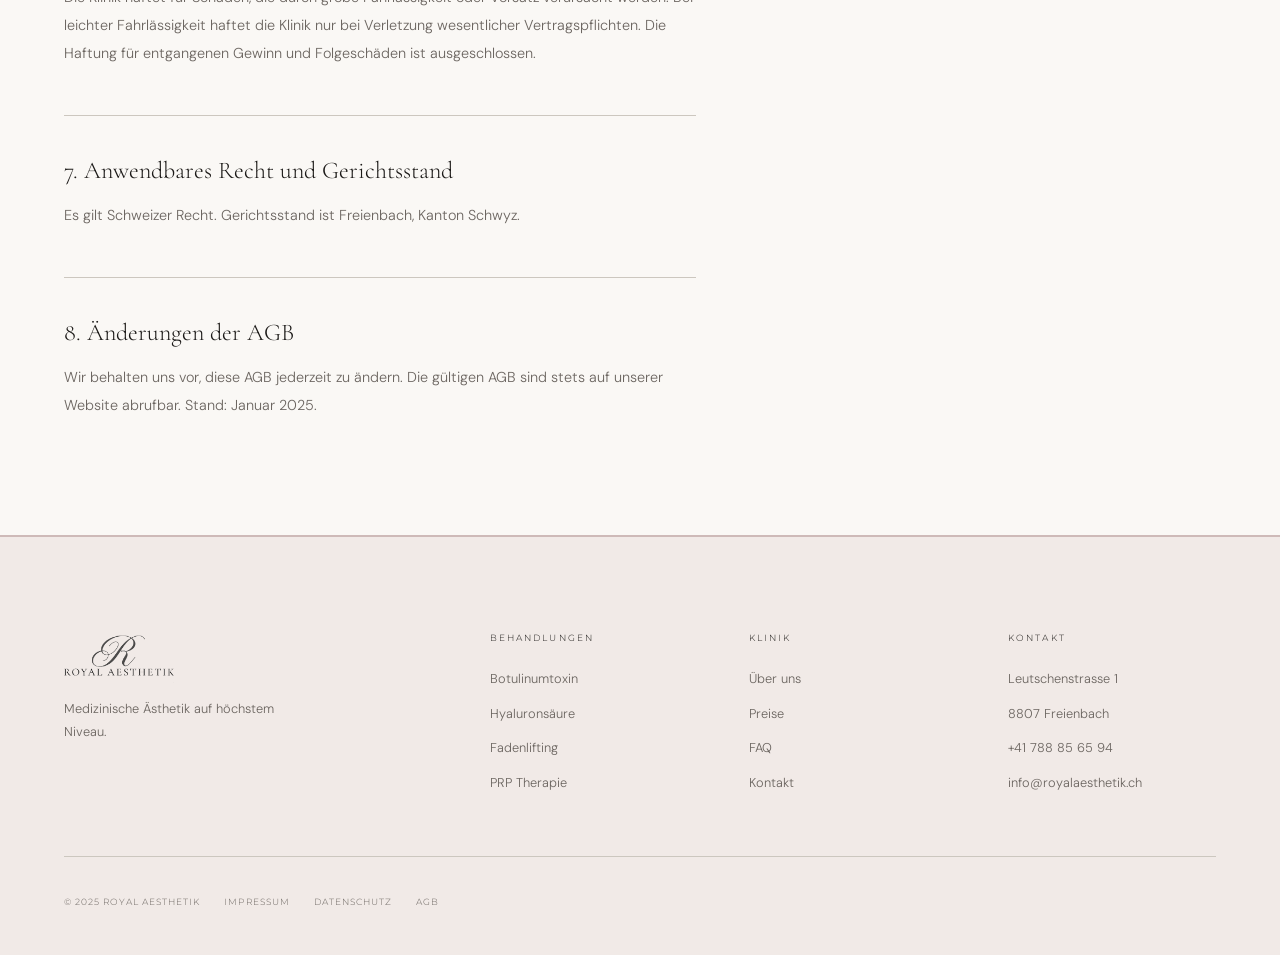
==== commit 5b84fd52: "Footer: doppeltes Schweizer Kreuz entfernt, Rechtslinks wieder sichtbar Das Swiss-Badge im Footer wi" ====
--- a/agb.html
+++ b/agb.html
@@ -3,7 +3,10 @@
 <head>
 <meta charset="UTF-8">
 <meta name="viewport" content="width=device-width, initial-scale=1.0">
+<link rel="icon" href="favicon.ico" sizes="any">
+<link rel="apple-touch-icon" href="apple-touch-icon.png">
 <title>AGB – Royal Aesthetik</title>
+<meta name="description" content="Allgemeine Geschäftsbedingungen der Royal Aesthetik, Freienbach, Kanton Schwyz.">
 <link rel="preconnect" href="https://fonts.googleapis.com">
 <link rel="preconnect" href="https://fonts.gstatic.com" crossorigin>
 <link href="https://fonts.googleapis.com/css2?family=Cormorant+Garamond:ital,wght@0,200;0,300;0,400;1,200;1,300;1,400&family=DM+Sans:wght@300;400;500&family=Montserrat:wght@300;400;500&display=swap" rel="stylesheet">
@@ -32,11 +35,9 @@
 .footer-links a{font-size:.8rem;color:var(--ivory-dim);text-decoration:none;transition:color .3s}
 .footer-links a:hover{color:var(--ivory)}
 .footer-bottom{display:flex;justify-content:space-between;align-items:center;padding-top:2.5rem}
-.footer-legal{font-family:var(--font-label);font-size:8.5px;letter-spacing:.12em;text-transform:uppercase;color:rgba(240,237,232,.2)}
-.footer-legal a{color:rgba(240,237,232,.3);text-decoration:none;margin-left:1.5rem;transition:color .3s}
+.footer-legal{font-family:var(--font-label);font-size:8.5px;letter-spacing:.12em;text-transform:uppercase;color:var(--ivory-dim)}
+.footer-legal a{color:var(--ivory-dim);text-decoration:none;margin-left:1.5rem;transition:color .3s}
 .footer-legal a:hover{color:var(--ivory)}
-.footer-swiss{display:flex;align-items:center;gap:.6rem}
-.footer-swiss span{font-family:var(--font-label);font-size:8.5px;letter-spacing:.18em;text-transform:uppercase;color:rgba(240,237,232,.2)}
 .legal{padding:140px 5vw 100px;max-width:760px}
 .legal h1{font-family:var(--font-display);font-size:clamp(2.5rem,4vw,5rem);font-weight:200;line-height:.95;color:var(--ivory);margin-bottom:4rem}
 .legal h1 em{font-style:italic;color:var(--rose)}
@@ -88,7 +89,6 @@
   </div>
   <div class="footer-bottom">
     <div class="footer-legal"><span>© 2025 Royal Aesthetik</span><a href="impressum.html">Impressum</a><a href="datenschutz.html">Datenschutz</a><a href="agb.html">AGB</a></div>
-    <div class="footer-swiss"><svg width="16" height="16" viewBox="0 0 16 16" fill="none"><rect width="16" height="16" fill="#CC0000" rx="2"/><rect x="6.5" y="2" width="3" height="12" fill="white"/><rect x="2" y="6.5" width="12" height="3" fill="white"/></svg><span>Swiss Made Quality</span></div>
   </div>
 </footer>
 <script>document.querySelector('.hamburger').addEventListener('click',function(){const l=document.querySelector('.nav-links');const open=l.style.display==='flex';l.style.cssText=open?'':'display:flex;flex-direction:column;position:fixed;top:64px;left:0;right:0;background:rgba(250,248,245,.98);padding:2rem 5vw;gap:1.5rem;border-bottom:1px solid rgba(154,112,112,.3);box-shadow:0 8px 24px rgba(28,26,24,.08)';});</script>
